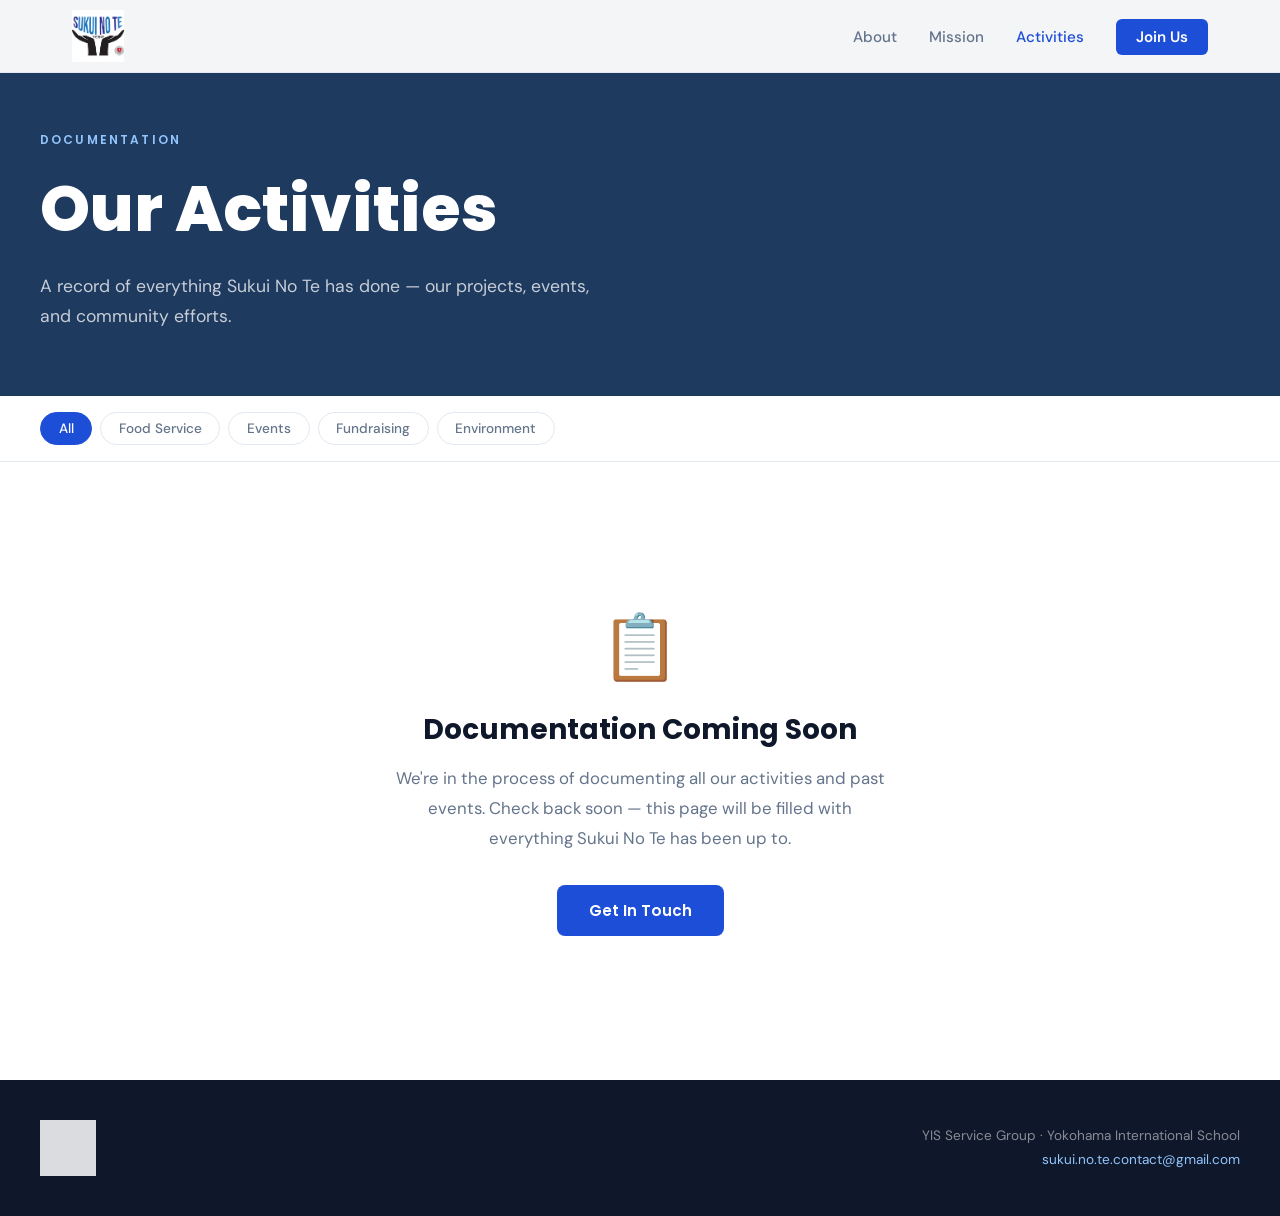
==== activities.html @ 0c2e08da "redesign: new layout, photo slideshow, logo, activities page" ====
<!DOCTYPE html>
<html lang="en">
<head>
  <meta charset="UTF-8" />
  <meta name="viewport" content="width=device-width, initial-scale=1.0" />
  <title>Activities | Sukui No Te</title>
  <link rel="stylesheet" href="style.css" />
  <link rel="stylesheet" href="activities.css" />
  <link href="https://fonts.googleapis.com/css2?family=Poppins:wght@400;600;700;800&family=DM+Sans:wght@300;400;500&display=swap" rel="stylesheet" />
</head>
<body>

  <!-- NAVBAR -->
  <nav class="navbar">
    <div class="nav-inner">
      <a href="index.html" class="nav-logo">
        <img src="images/logo.png" alt="Sukui No Te" />
      </a>
      <ul class="nav-links">
        <li><a href="index.html#about">About</a></li>
        <li><a href="index.html#mission">Mission</a></li>
        <li><a href="activities.html" style="color: var(--blue);">Activities</a></li>
        <li><a href="index.html#join" class="nav-cta">Join Us</a></li>
      </ul>
      <button class="nav-toggle" onclick="toggleMenu()">
        <span></span><span></span><span></span>
      </button>
    </div>
    <ul class="nav-mobile" id="mobileMenu">
      <li><a href="index.html#about">About</a></li>
      <li><a href="index.html#mission">Mission</a></li>
      <li><a href="activities.html">Activities</a></li>
      <li><a href="index.html#join">Join Us</a></li>
    </ul>
  </nav>

  <!-- PAGE HEADER -->
  <header class="page-header">
    <div class="container">
      <span class="label light">Documentation</span>
      <h1>Our Activities</h1>
      <p>A record of everything Sukui No Te has done — our projects, events, and community efforts.</p>
    </div>
  </header>

  <!-- FILTER BAR -->
  <div class="filter-bar">
    <div class="container">
      <button class="filter-btn active" onclick="filterActivities('all', this)">All</button>
      <button class="filter-btn" onclick="filterActivities('food', this)">Food Service</button>
      <button class="filter-btn" onclick="filterActivities('events', this)">Events</button>
      <button class="filter-btn" onclick="filterActivities('fundraising', this)">Fundraising</button>
      <button class="filter-btn" onclick="filterActivities('environment', this)">Environment</button>
    </div>
  </div>

  <!-- ACTIVITIES GRID -->
  <main class="activities-main">
    <div class="container">

      <!-- COMING SOON state — remove this block and add activity cards below when ready -->
      <div class="coming-soon">
        <div class="coming-soon-icon">📋</div>
        <h2>Documentation Coming Soon</h2>
        <p>We're in the process of documenting all our activities and past events. Check back soon — this page will be filled with everything Sukui No Te has been up to.</p>
        <a href="mailto:sukui.no.te.contact@gmail.com" class="btn-primary">Get In Touch</a>
      </div>

      <!--
        ═══════════════════════════════════════════════════
        ACTIVITY CARD TEMPLATE — copy and fill in when ready
        ═══════════════════════════════════════════════════

        <div class="activity-entry" data-category="food">
          <div class="activity-img">
            <img src="images/activity-name.jpg" alt="Activity name" />
            <span class="activity-tag">Food Service</span>
          </div>
          <div class="activity-body">
            <div class="activity-meta">
              <span class="activity-date">📅 Month Year</span>
              <span class="activity-members">👥 X members</span>
            </div>
            <h3>Activity Title</h3>
            <p>Description of what we did, who we helped, and the impact we made.</p>
            <div class="activity-impact">
              <span>🎯 Impact: description here</span>
            </div>
          </div>
        </div>

        data-category options: food | events | fundraising | environment
        ═══════════════════════════════════════════════════
      -->

    </div>
  </main>

  <!-- FOOTER -->
  <footer class="footer">
    <div class="container footer-inner">
      <img src="images/logo.png" alt="Sukui No Te" class="footer-logo" />
      <div class="footer-right">
        <p>YIS Service Group · Yokohama International School</p>
        <a href="mailto:sukui.no.te.contact@gmail.com">sukui.no.te.contact@gmail.com</a>
      </div>
    </div>
  </footer>

  <script>
    function toggleMenu() {
      document.getElementById('mobileMenu').classList.toggle('open');
    }

    function filterActivities(category, btn) {
      document.querySelectorAll('.filter-btn').forEach(b => b.classList.remove('active'));
      btn.classList.add('active');
      document.querySelectorAll('.activity-entry').forEach(card => {
        card.style.display = (category === 'all' || card.dataset.category === category) ? 'grid' : 'none';
      });
    }
  </script>
</body>
</html>
---- style.css ----
*, *::before, *::after { box-sizing: border-box; margin: 0; padding: 0; }

:root {
  --blue: #1d4ed8;
  --blue-dark: #1e3a5f;
  --blue-light: #dbeafe;
  --white: #ffffff;
  --off-white: #f8fafc;
  --light: #f1f5f9;
  --text: #0f172a;
  --muted: #64748b;
  --border: #e2e8f0;
}

html { scroll-behavior: smooth; }
body { font-family: 'DM Sans', sans-serif; color: var(--text); background: var(--white); overflow-x: hidden; }

/* ── NAVBAR ── */
.navbar {
  position: fixed; top: 0; left: 0; right: 0; z-index: 100;
  background: rgba(255,255,255,0.95);
  backdrop-filter: blur(12px);
  border-bottom: 1px solid var(--border);
}
.nav-inner {
  max-width: 1200px; margin: 0 auto; padding: 0 2rem;
  height: 72px; display: flex; align-items: center; justify-content: space-between;
}
.nav-logo img { height: 52px; width: auto; display: block; }
.nav-links { display: flex; gap: 2rem; list-style: none; align-items: center; }
.nav-links a { text-decoration: none; font-size: 0.95rem; font-weight: 500; color: var(--muted); transition: color 0.2s; }
.nav-links a:hover { color: var(--blue); }
.nav-cta {
  background: var(--blue); color: var(--white) !important;
  padding: 0.5rem 1.25rem; border-radius: 6px; font-weight: 600 !important;
  transition: background 0.2s !important;
}
.nav-cta:hover { background: var(--blue-dark) !important; }
.nav-toggle { display: none; flex-direction: column; gap: 5px; background: none; border: none; cursor: pointer; padding: 4px; }
.nav-toggle span { display: block; width: 24px; height: 2px; background: var(--text); border-radius: 2px; }
.nav-mobile { display: none; list-style: none; background: var(--white); border-top: 1px solid var(--border); padding: 1rem 2rem; flex-direction: column; gap: 1rem; }
.nav-mobile.open { display: flex; }
.nav-mobile a { text-decoration: none; font-size: 1rem; font-weight: 500; color: var(--text); }

/* ── HERO ── */
.hero { position: relative; height: 100vh; min-height: 600px; display: flex; align-items: center; justify-content: center; overflow: hidden; }

.slides { position: absolute; inset: 0; }
.slide {
  position: absolute; inset: 0;
  background-size: cover; background-position: center;
  opacity: 0; transition: opacity 1s ease;
}
.slide.active { opacity: 1; }

.hero-overlay {
  position: absolute; inset: 0;
  background: linear-gradient(to bottom, rgba(10,20,60,0.55) 0%, rgba(10,20,60,0.7) 100%);
  z-index: 1;
}

.hero-content {
  position: relative; z-index: 2;
  text-align: center; color: var(--white);
  padding: 2rem; max-width: 800px;
}
.hero-logo { height: 120px; width: auto; margin-bottom: 1.5rem; filter: drop-shadow(0 4px 24px rgba(0,0,0,0.4)); }
.hero-tag { font-size: 0.8rem; letter-spacing: 0.2em; text-transform: uppercase; color: rgba(255,255,255,0.75); margin-bottom: 1rem; font-weight: 500; }
.hero-content h1 { font-family: 'Poppins', sans-serif; font-size: clamp(2.5rem, 6vw, 5rem); font-weight: 800; line-height: 1.1; margin-bottom: 1.25rem; }
.hero-content h1 span { color: #60a5fa; }
.hero-sub { font-size: 1.1rem; color: rgba(255,255,255,0.85); max-width: 520px; margin: 0 auto 2rem; line-height: 1.7; }
.hero-btns { display: flex; gap: 1rem; justify-content: center; flex-wrap: wrap; }

.btn-primary {
  display: inline-block; padding: 0.85rem 2rem;
  background: var(--blue); color: var(--white);
  text-decoration: none; font-weight: 600; font-size: 0.95rem;
  border-radius: 8px; transition: background 0.2s, transform 0.2s;
  font-family: 'Poppins', sans-serif;
}
.btn-primary:hover { background: var(--blue-dark); transform: translateY(-2px); }

.btn-outline {
  display: inline-block; padding: 0.85rem 2rem;
  background: transparent; color: var(--white);
  border: 2px solid rgba(255,255,255,0.6);
  text-decoration: none; font-weight: 600; font-size: 0.95rem;
  border-radius: 8px; transition: all 0.2s;
  font-family: 'Poppins', sans-serif;
}
.btn-outline:hover { background: rgba(255,255,255,0.15); border-color: white; transform: translateY(-2px); }

.slide-dots { position: absolute; bottom: 2rem; left: 50%; transform: translateX(-50%); z-index: 3; display: flex; gap: 0.6rem; }
.dot { width: 10px; height: 10px; border-radius: 50%; border: 2px solid rgba(255,255,255,0.6); background: transparent; cursor: pointer; transition: all 0.2s; }
.dot.active { background: white; border-color: white; }

/* ── SECTIONS ── */
.section { padding: 6rem 2rem; }
.section-blue { background: var(--blue-dark); }
.section-light { background: var(--off-white); }
.container { max-width: 1200px; margin: 0 auto; }
.center { text-align: center; }

.label {
  display: inline-block; font-size: 0.75rem; font-weight: 600;
  letter-spacing: 0.18em; text-transform: uppercase;
  color: var(--blue); margin-bottom: 0.75rem;
  font-family: 'Poppins', sans-serif;
}
.label.light { color: #93c5fd; }

h2 {
  font-family: 'Poppins', sans-serif;
  font-size: clamp(1.8rem, 3.5vw, 2.75rem);
  font-weight: 700; line-height: 1.2; margin-bottom: 1.5rem;
}
h2.light { color: var(--white); }

.section-desc { font-size: 1.05rem; color: var(--muted); max-width: 600px; line-height: 1.8; margin-bottom: 3rem; }
.center .section-desc { margin-left: auto; margin-right: auto; }

/* ── ABOUT ── */
.about-grid { display: grid; grid-template-columns: 1fr 1fr; gap: 5rem; align-items: center; }
.about-text p { color: var(--muted); line-height: 1.8; margin-bottom: 1rem; font-size: 1.05rem; }
.about-cards { display: grid; grid-template-columns: 1fr 1fr; gap: 1rem; }
.mini-card {
  background: var(--white); border: 1px solid var(--border);
  border-radius: 12px; padding: 1.5rem;
  transition: transform 0.2s, box-shadow 0.2s;
}
.mini-card:hover { transform: translateY(-4px); box-shadow: 0 8px 24px rgba(0,0,0,0.08); }
.mini-icon { font-size: 1.75rem; margin-bottom: 0.75rem; }
.mini-card h3 { font-family: 'Poppins', sans-serif; font-size: 0.95rem; font-weight: 600; margin-bottom: 0.4rem; }
.mini-card p { font-size: 0.85rem; color: var(--muted); line-height: 1.6; }

/* ── MISSION ── */
.section-blue .label { color: #93c5fd; }
blockquote {
  font-size: clamp(1.1rem, 2vw, 1.4rem); font-style: italic;
  color: rgba(255,255,255,0.9); border-left: 4px solid #60a5fa;
  padding-left: 2rem; margin: 2rem 0 3rem; max-width: 760px; line-height: 1.8;
  font-family: 'DM Sans', sans-serif;
}
.stats { display: flex; gap: 4rem; flex-wrap: wrap; }
.stat { display: flex; flex-direction: column; }
.stat-num { font-family: 'Poppins', sans-serif; font-size: 3rem; font-weight: 800; color: #60a5fa; line-height: 1; }
.stat-label { font-size: 0.8rem; letter-spacing: 0.1em; text-transform: uppercase; color: rgba(255,255,255,0.5); margin-top: 0.3rem; }

/* ── ACTIVITY CARDS ── */
.activity-preview-grid { display: grid; grid-template-columns: repeat(3, 1fr); gap: 1.25rem; }
.activity-card {
  position: relative; height: 320px; border-radius: 12px;
  background-size: cover; background-position: center;
  overflow: hidden; cursor: pointer;
  transition: transform 0.3s;
}
.activity-card:hover { transform: scale(1.02); }
.activity-card-overlay {
  position: absolute; bottom: 0; left: 0; right: 0;
  background: linear-gradient(to top, rgba(10,20,60,0.9) 0%, transparent 100%);
  padding: 2rem 1.5rem 1.5rem;
  color: white;
}
.activity-card-overlay h3 { font-family: 'Poppins', sans-serif; font-size: 1.1rem; font-weight: 700; margin-bottom: 0.25rem; }
.activity-card-overlay p { font-size: 0.85rem; color: rgba(255,255,255,0.8); line-height: 1.5; }

/* ── FOOTER ── */
.footer { background: var(--text); padding: 2.5rem 2rem; }
.footer-inner { display: flex; align-items: center; justify-content: space-between; gap: 2rem; flex-wrap: wrap; }
.footer-logo { height: 56px; width: auto; filter: brightness(0) invert(1); opacity: 0.85; }
.footer-right { text-align: right; }
.footer-right p { font-size: 0.85rem; color: rgba(255,255,255,0.5); margin-bottom: 0.25rem; }
.footer-right a { font-size: 0.85rem; color: #93c5fd; text-decoration: none; }
.footer-right a:hover { text-decoration: underline; }

/* ── RESPONSIVE ── */
@media (max-width: 900px) {
  .about-grid { grid-template-columns: 1fr; gap: 3rem; }
  .activity-preview-grid { grid-template-columns: 1fr; }
  .stats { gap: 2.5rem; }
}
@media (max-width: 640px) {
  .nav-links { display: none; }
  .nav-toggle { display: flex; }
  .hero-logo { height: 90px; }
  .footer-inner { flex-direction: column; text-align: center; }
  .footer-right { text-align: center; }
  .about-cards { grid-template-columns: 1fr; }
}
---- activities.css ----
/* ── PAGE HEADER ── */
.page-header {
  background: var(--blue-dark);
  padding: 8rem 2rem 4rem;
  color: white;
}
.page-header h1 {
  font-family: 'Poppins', sans-serif;
  font-size: clamp(2.5rem, 5vw, 4rem);
  font-weight: 800;
  color: white;
  margin-bottom: 1rem;
}
.page-header p {
  font-size: 1.1rem;
  color: rgba(255,255,255,0.75);
  max-width: 580px;
  line-height: 1.7;
}

/* ── FILTER BAR ── */
.filter-bar {
  background: var(--white);
  border-bottom: 1px solid var(--border);
  padding: 1rem 2rem;
  position: sticky;
  top: 72px;
  z-index: 50;
}
.filter-bar .container { display: flex; gap: 0.5rem; flex-wrap: wrap; }
.filter-btn {
  padding: 0.45rem 1.1rem;
  border-radius: 999px;
  border: 1.5px solid var(--border);
  background: var(--white);
  color: var(--muted);
  font-size: 0.85rem;
  font-weight: 500;
  cursor: pointer;
  transition: all 0.2s;
  font-family: 'DM Sans', sans-serif;
}
.filter-btn:hover { border-color: var(--blue); color: var(--blue); }
.filter-btn.active { background: var(--blue); border-color: var(--blue); color: white; }

/* ── MAIN ── */
.activities-main { padding: 4rem 2rem; min-height: 60vh; }

/* ── COMING SOON ── */
.coming-soon {
  text-align: center;
  padding: 5rem 2rem;
  max-width: 560px;
  margin: 0 auto;
}
.coming-soon-icon { font-size: 4rem; margin-bottom: 1.5rem; }
.coming-soon h2 {
  font-family: 'Poppins', sans-serif;
  font-size: 1.75rem;
  font-weight: 700;
  margin-bottom: 1rem;
}
.coming-soon p {
  color: var(--muted);
  line-height: 1.8;
  margin-bottom: 2rem;
  font-size: 1.05rem;
}

/* ── ACTIVITY CARDS (for future use) ── */
.activities-grid { display: flex; flex-direction: column; gap: 2rem; }
.activity-entry {
  display: grid;
  grid-template-columns: 340px 1fr;
  gap: 2.5rem;
  background: var(--white);
  border: 1px solid var(--border);
  border-radius: 16px;
  overflow: hidden;
  transition: box-shadow 0.2s;
}
.activity-entry:hover { box-shadow: 0 8px 32px rgba(0,0,0,0.08); }
.activity-img { position: relative; }
.activity-img img { width: 100%; height: 100%; object-fit: cover; display: block; }
.activity-tag {
  position: absolute; top: 1rem; left: 1rem;
  background: var(--blue); color: white;
  font-size: 0.75rem; font-weight: 600;
  padding: 0.3rem 0.75rem; border-radius: 999px;
  font-family: 'Poppins', sans-serif;
}
.activity-body { padding: 2rem 2rem 2rem 0; display: flex; flex-direction: column; justify-content: center; }
.activity-meta { display: flex; gap: 1.5rem; margin-bottom: 0.75rem; }
.activity-meta span { font-size: 0.85rem; color: var(--muted); }
.activity-body h3 {
  font-family: 'Poppins', sans-serif;
  font-size: 1.4rem; font-weight: 700;
  margin-bottom: 0.75rem;
}
.activity-body p { color: var(--muted); line-height: 1.8; margin-bottom: 1rem; font-size: 0.95rem; }
.activity-impact {
  display: inline-flex; align-items: center;
  background: var(--blue-light); color: var(--blue);
  font-size: 0.85rem; font-weight: 500;
  padding: 0.5rem 1rem; border-radius: 8px;
  width: fit-content;
}

@media (max-width: 768px) {
  .activity-entry { grid-template-columns: 1fr; }
  .activity-img { height: 220px; }
  .activity-body { padding: 1.5rem; }
}
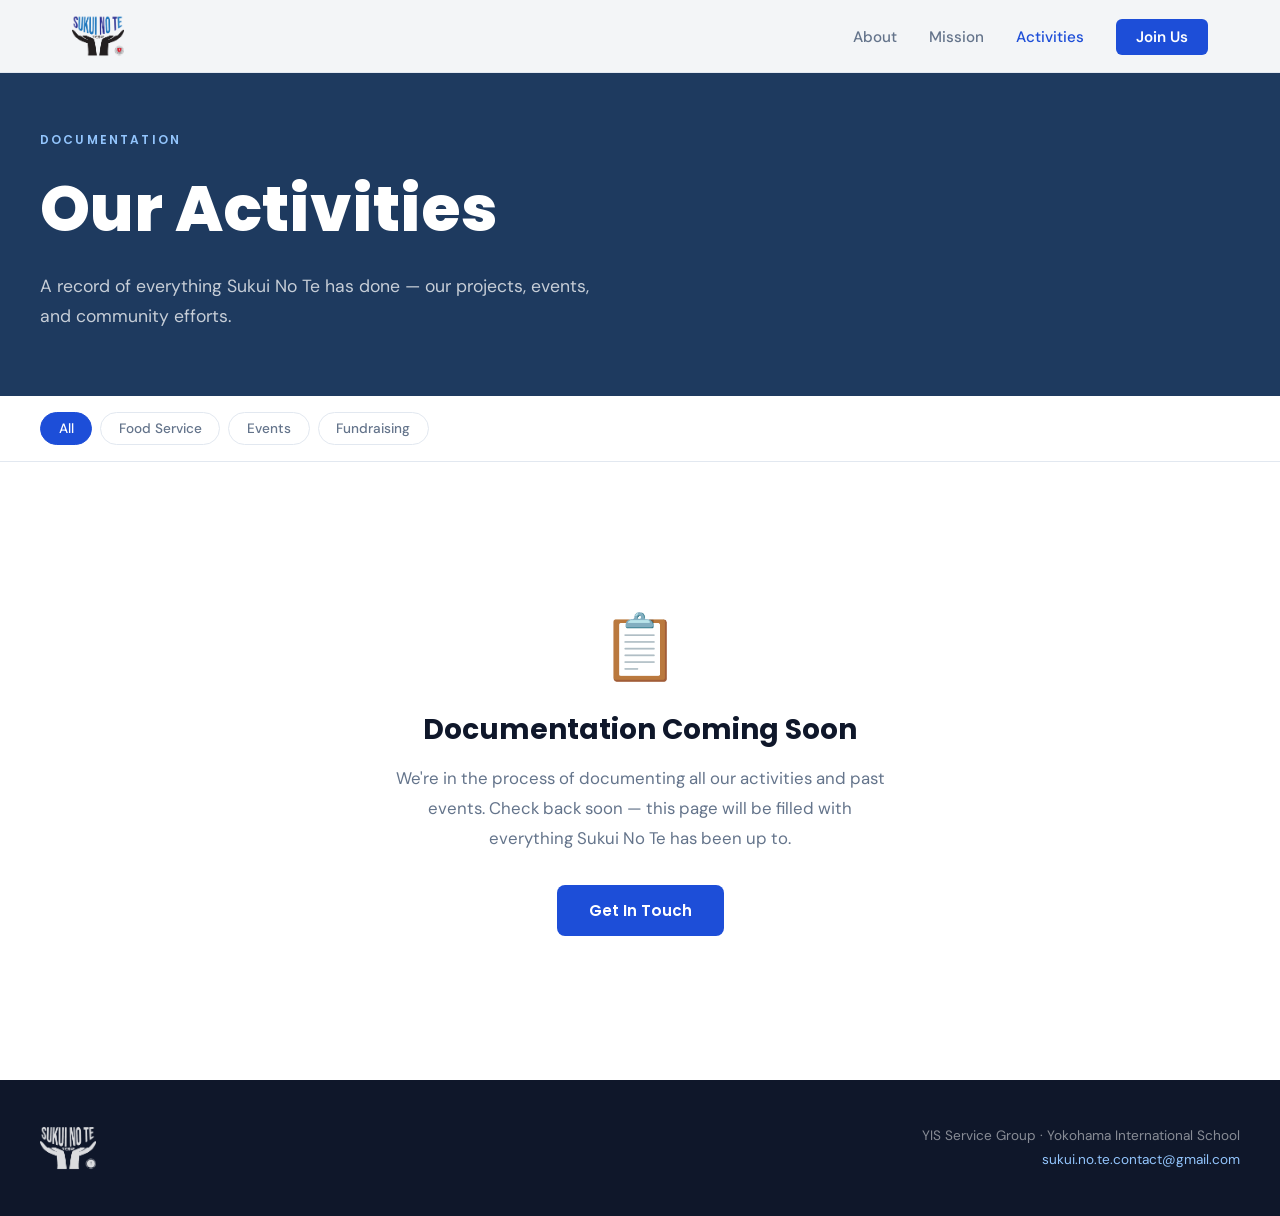
==== commit 11e02e9e: "Remove Environment filter from activities page Co-Authored-By: Claude Sonnet 4.6 <noreply@anthropic." ====
--- a/activities.html
+++ b/activities.html
@@ -50,7 +50,6 @@
       <button class="filter-btn" onclick="filterActivities('food', this)">Food Service</button>
       <button class="filter-btn" onclick="filterActivities('events', this)">Events</button>
       <button class="filter-btn" onclick="filterActivities('fundraising', this)">Fundraising</button>
-      <button class="filter-btn" onclick="filterActivities('environment', this)">Environment</button>
     </div>
   </div>
 
@@ -89,7 +88,7 @@
           </div>
         </div>
 
-        data-category options: food | events | fundraising | environment
+        data-category options: food | events | fundraising
         ═══════════════════════════════════════════════════
       -->
 
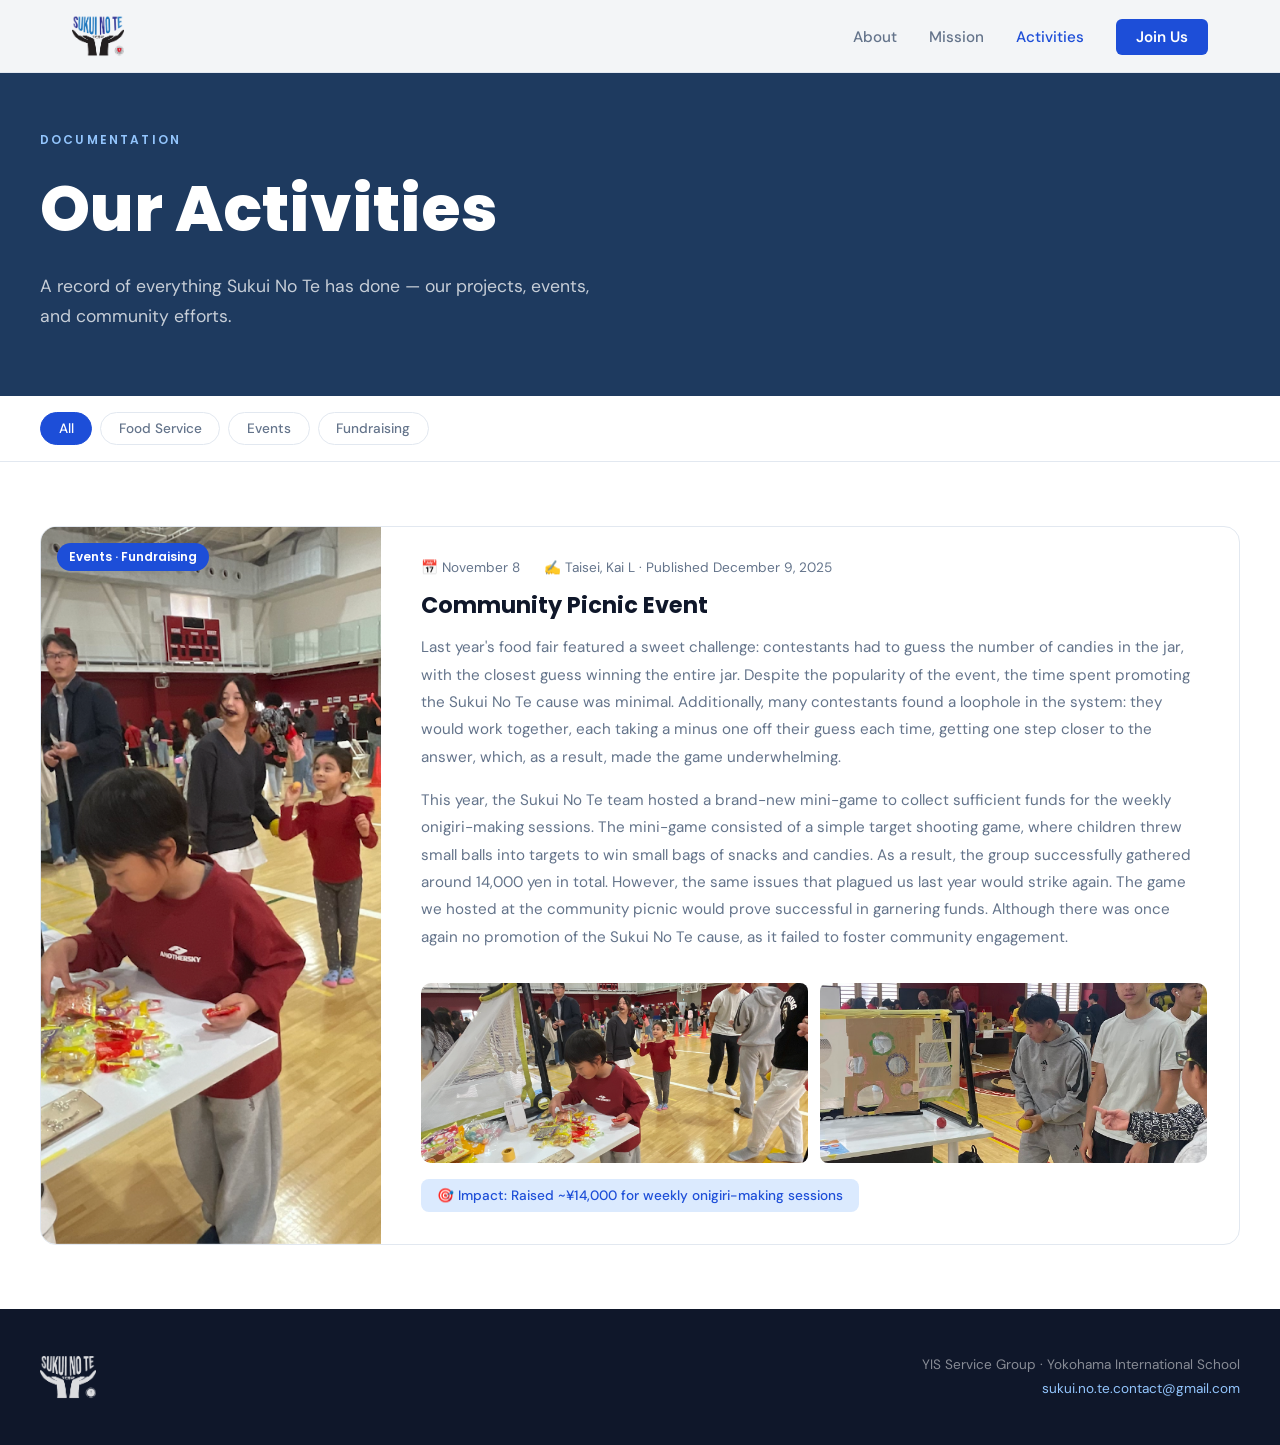
==== commit 4bfb3ec4: "Add Community Picnic Event activity post Co-Authored-By: Claude Sonnet 4.6 <noreply@anthropic.com>" ====
--- a/activities.html
+++ b/activities.html
@@ -57,12 +57,31 @@
   <main class="activities-main">
     <div class="container">
 
-      <!-- COMING SOON state — remove this block and add activity cards below when ready -->
-      <div class="coming-soon">
-        <div class="coming-soon-icon">📋</div>
-        <h2>Documentation Coming Soon</h2>
-        <p>We're in the process of documenting all our activities and past events. Check back soon — this page will be filled with everything Sukui No Te has been up to.</p>
-        <a href="mailto:sukui.no.te.contact@gmail.com" class="btn-primary">Get In Touch</a>
+      <div class="activities-grid">
+
+        <div class="activity-entry" data-category="events fundraising">
+          <div class="activity-img">
+            <img src="images/picnic1.png" alt="Community Picnic Event" />
+            <span class="activity-tag">Events · Fundraising</span>
+          </div>
+          <div class="activity-body">
+            <div class="activity-meta">
+              <span class="activity-date">📅 November 8</span>
+              <span class="activity-members">✍️ Taisei, Kai L · Published December 9, 2025</span>
+            </div>
+            <h3>Community Picnic Event</h3>
+            <p>Last year's food fair featured a sweet challenge: contestants had to guess the number of candies in the jar, with the closest guess winning the entire jar. Despite the popularity of the event, the time spent promoting the Sukui No Te cause was minimal. Additionally, many contestants found a loophole in the system: they would work together, each taking a minus one off their guess each time, getting one step closer to the answer, which, as a result, made the game underwhelming.</p>
+            <p>This year, the Sukui No Te team hosted a brand-new mini-game to collect sufficient funds for the weekly onigiri-making sessions. The mini-game consisted of a simple target shooting game, where children threw small balls into targets to win small bags of snacks and candies. As a result, the group successfully gathered around 14,000 yen in total. However, the same issues that plagued us last year would strike again. The game we hosted at the community picnic would prove successful in garnering funds. Although there was once again no promotion of the Sukui No Te cause, as it failed to foster community engagement.</p>
+            <div class="activity-photo-gallery">
+              <img src="images/picnic1.png" alt="Children at the candy table" />
+              <img src="images/picnic2.jpg" alt="Students running the target shooting game" />
+            </div>
+            <div class="activity-impact">
+              <span>🎯 Impact: Raised ~¥14,000 for weekly onigiri-making sessions</span>
+            </div>
+          </div>
+        </div>
+
       </div>
 
       <!--
@@ -115,7 +134,8 @@
       document.querySelectorAll('.filter-btn').forEach(b => b.classList.remove('active'));
       btn.classList.add('active');
       document.querySelectorAll('.activity-entry').forEach(card => {
-        card.style.display = (category === 'all' || card.dataset.category === category) ? 'grid' : 'none';
+        const cats = card.dataset.category ? card.dataset.category.split(' ') : [];
+        card.style.display = (category === 'all' || cats.includes(category)) ? 'grid' : 'none';
       });
     }
   </script>
--- a/activities.css
+++ b/activities.css
@@ -106,6 +106,22 @@
   width: fit-content;
 }
 
+/* ── PHOTO GALLERY ── */
+.activity-photo-gallery {
+  display: grid;
+  grid-template-columns: 1fr 1fr;
+  gap: 0.75rem;
+  margin: 1rem 0;
+  border-radius: 10px;
+  overflow: hidden;
+}
+.activity-photo-gallery img {
+  width: 100%;
+  height: 180px;
+  object-fit: cover;
+  border-radius: 8px;
+}
+
 @media (max-width: 768px) {
   .activity-entry { grid-template-columns: 1fr; }
   .activity-img { height: 220px; }
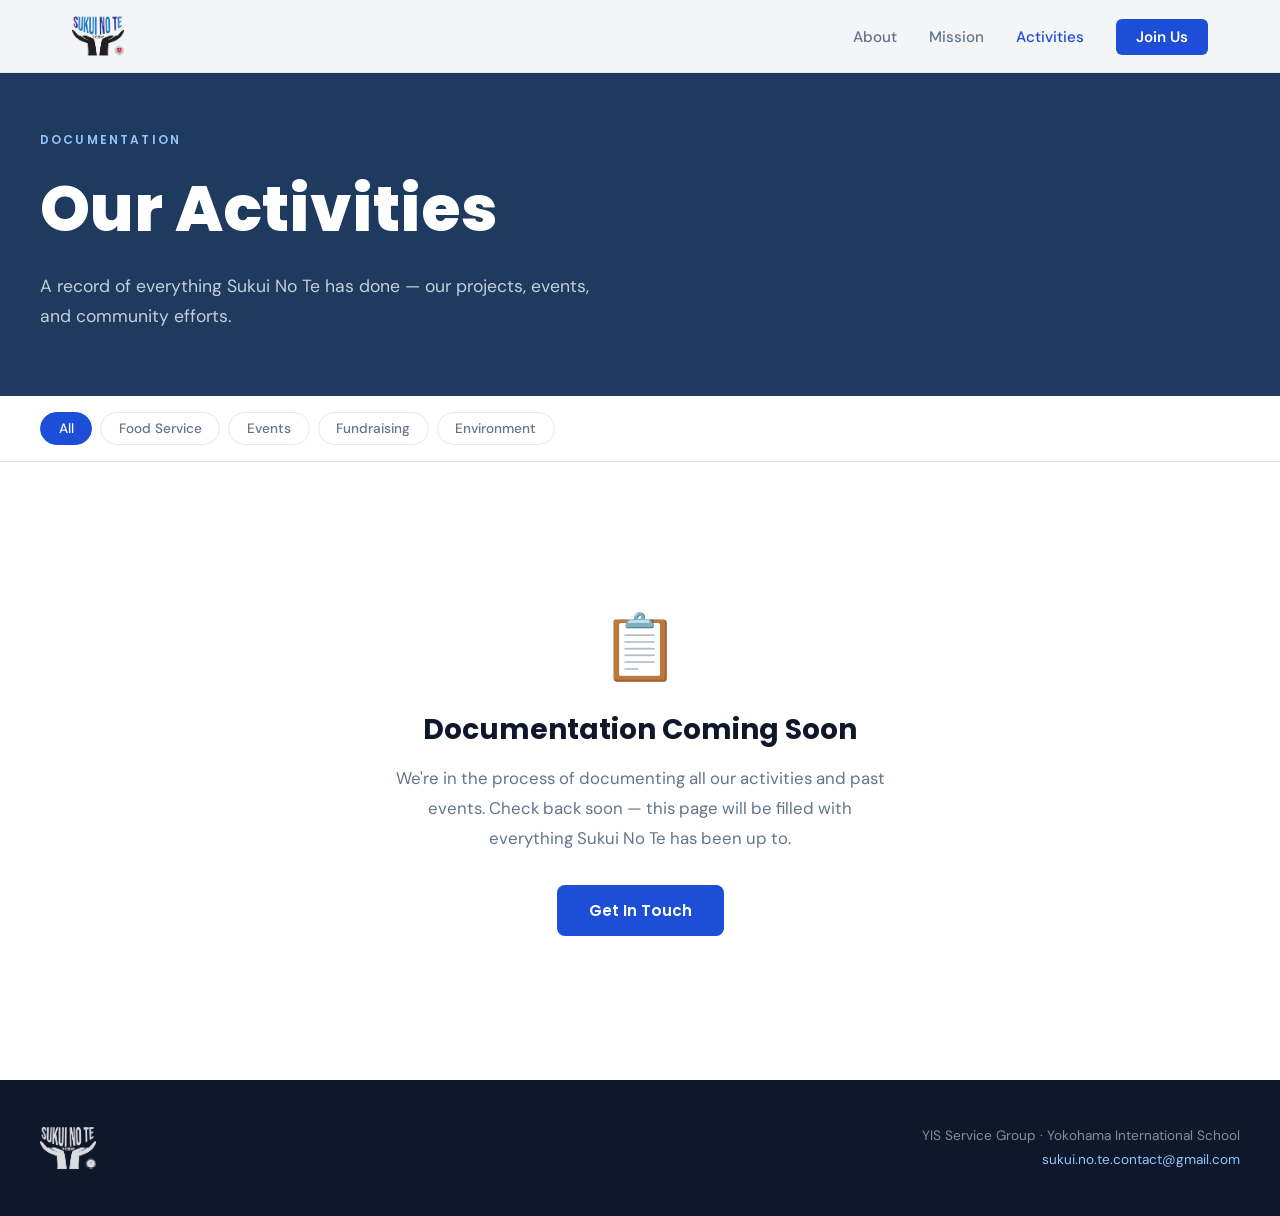
==== commit 66c8e60d: "add favicon and meta tags" ====
--- a/activities.html
+++ b/activities.html
@@ -4,6 +4,9 @@
   <meta charset="UTF-8" />
   <meta name="viewport" content="width=device-width, initial-scale=1.0" />
   <title>Activities | Sukui No Te</title>
+  <link rel="icon" type="image/png" href="images/logo.png" />
+  <link rel="apple-touch-icon" href="images/logo.png" />
+  <meta name="description" content="Activities and projects by Sukui No Te — the YIS student service group." />
   <link rel="stylesheet" href="style.css" />
   <link rel="stylesheet" href="activities.css" />
   <link href="https://fonts.googleapis.com/css2?family=Poppins:wght@400;600;700;800&family=DM+Sans:wght@300;400;500&display=swap" rel="stylesheet" />
@@ -50,6 +53,7 @@
       <button class="filter-btn" onclick="filterActivities('food', this)">Food Service</button>
       <button class="filter-btn" onclick="filterActivities('events', this)">Events</button>
       <button class="filter-btn" onclick="filterActivities('fundraising', this)">Fundraising</button>
+      <button class="filter-btn" onclick="filterActivities('environment', this)">Environment</button>
     </div>
   </div>
 
@@ -57,31 +61,12 @@
   <main class="activities-main">
     <div class="container">
 
-      <div class="activities-grid">
-
-        <div class="activity-entry" data-category="events fundraising">
-          <div class="activity-img">
-            <img src="images/picnic1.png" alt="Community Picnic Event" />
-            <span class="activity-tag">Events · Fundraising</span>
-          </div>
-          <div class="activity-body">
-            <div class="activity-meta">
-              <span class="activity-date">📅 November 8</span>
-              <span class="activity-members">✍️ Taisei, Kai L · Published December 9, 2025</span>
-            </div>
-            <h3>Community Picnic Event</h3>
-            <p>Last year's food fair featured a sweet challenge: contestants had to guess the number of candies in the jar, with the closest guess winning the entire jar. Despite the popularity of the event, the time spent promoting the Sukui No Te cause was minimal. Additionally, many contestants found a loophole in the system: they would work together, each taking a minus one off their guess each time, getting one step closer to the answer, which, as a result, made the game underwhelming.</p>
-            <p>This year, the Sukui No Te team hosted a brand-new mini-game to collect sufficient funds for the weekly onigiri-making sessions. The mini-game consisted of a simple target shooting game, where children threw small balls into targets to win small bags of snacks and candies. As a result, the group successfully gathered around 14,000 yen in total. However, the same issues that plagued us last year would strike again. The game we hosted at the community picnic would prove successful in garnering funds. Although there was once again no promotion of the Sukui No Te cause, as it failed to foster community engagement.</p>
-            <div class="activity-photo-gallery">
-              <img src="images/picnic1.png" alt="Children at the candy table" />
-              <img src="images/picnic2.jpg" alt="Students running the target shooting game" />
-            </div>
-            <div class="activity-impact">
-              <span>🎯 Impact: Raised ~¥14,000 for weekly onigiri-making sessions</span>
-            </div>
-          </div>
-        </div>
-
+      <!-- COMING SOON state — remove this block and add activity cards below when ready -->
+      <div class="coming-soon">
+        <div class="coming-soon-icon">📋</div>
+        <h2>Documentation Coming Soon</h2>
+        <p>We're in the process of documenting all our activities and past events. Check back soon — this page will be filled with everything Sukui No Te has been up to.</p>
+        <a href="mailto:sukui.no.te.contact@gmail.com" class="btn-primary">Get In Touch</a>
       </div>
 
       <!--
@@ -107,7 +92,7 @@
           </div>
         </div>
 
-        data-category options: food | events | fundraising
+        data-category options: food | events | fundraising | environment
         ═══════════════════════════════════════════════════
       -->
 
@@ -134,8 +119,7 @@
       document.querySelectorAll('.filter-btn').forEach(b => b.classList.remove('active'));
       btn.classList.add('active');
       document.querySelectorAll('.activity-entry').forEach(card => {
-        const cats = card.dataset.category ? card.dataset.category.split(' ') : [];
-        card.style.display = (category === 'all' || cats.includes(category)) ? 'grid' : 'none';
+        card.style.display = (category === 'all' || card.dataset.category === category) ? 'grid' : 'none';
       });
     }
   </script>
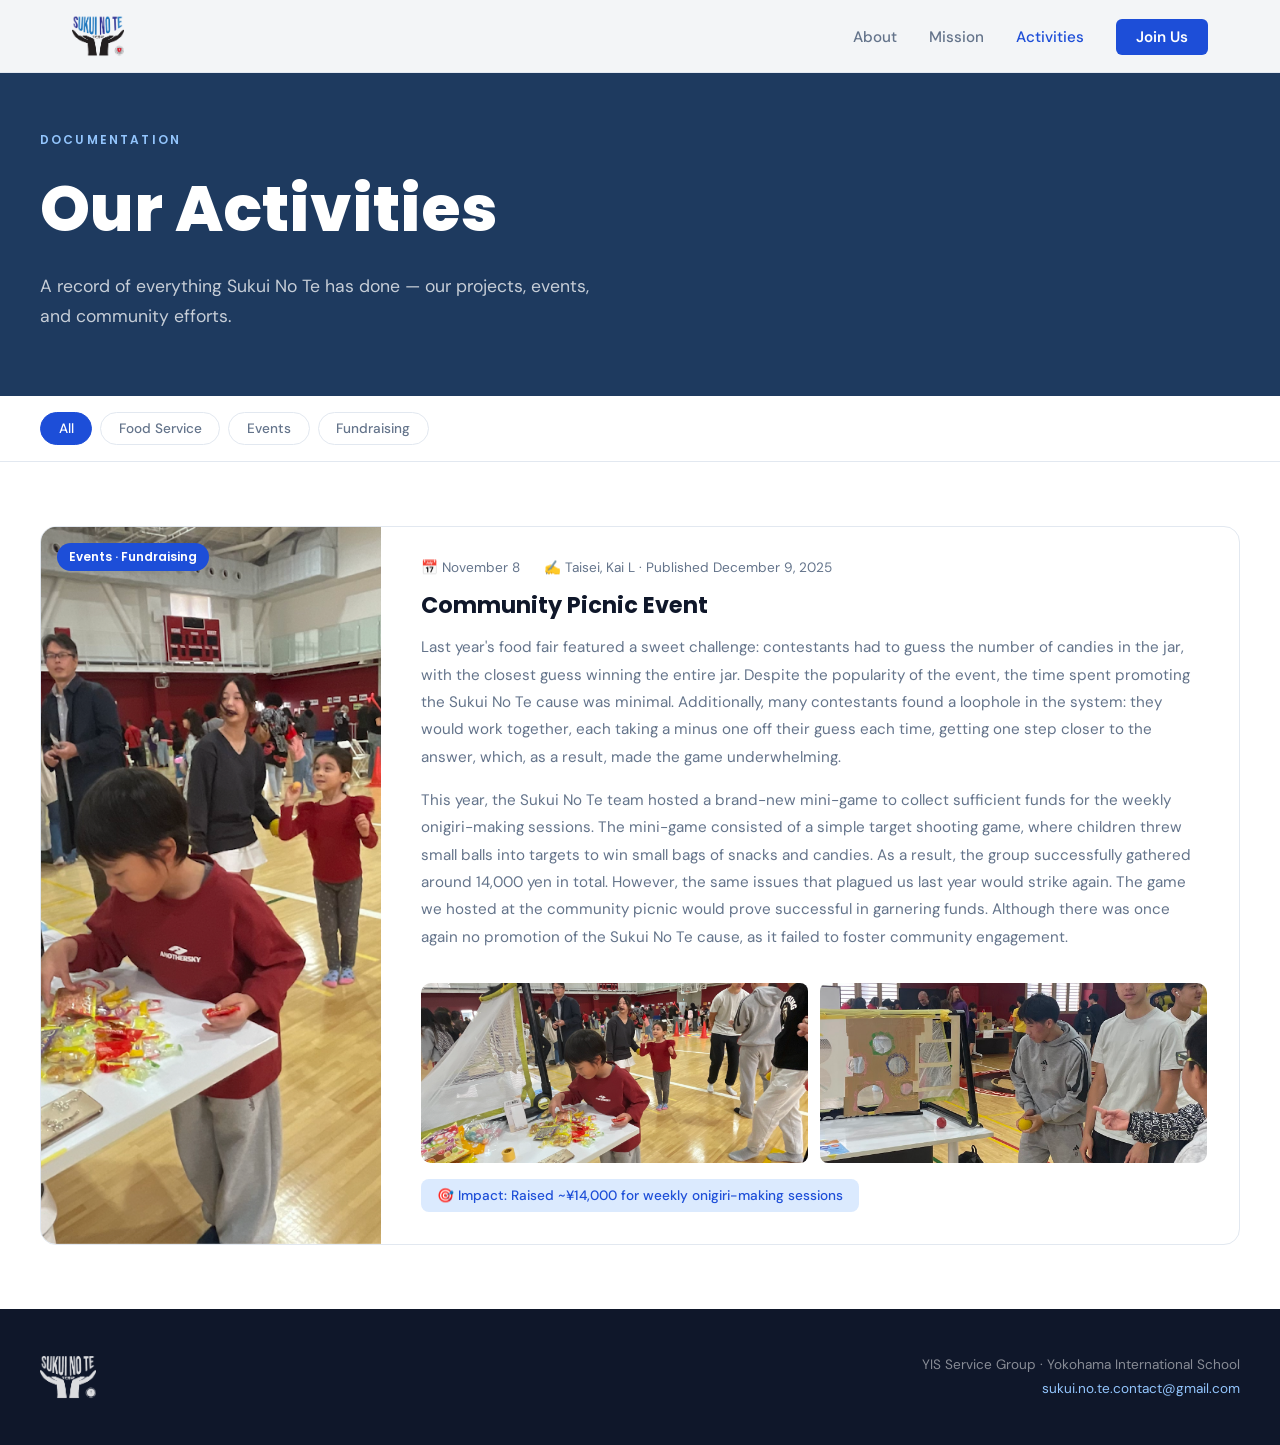
==== commit 32be9842: "resolve conflicts: keep favicon and meta tags" ====
--- a/activities.html
+++ b/activities.html
@@ -53,7 +53,6 @@
       <button class="filter-btn" onclick="filterActivities('food', this)">Food Service</button>
       <button class="filter-btn" onclick="filterActivities('events', this)">Events</button>
       <button class="filter-btn" onclick="filterActivities('fundraising', this)">Fundraising</button>
-      <button class="filter-btn" onclick="filterActivities('environment', this)">Environment</button>
     </div>
   </div>
 
@@ -61,12 +60,31 @@
   <main class="activities-main">
     <div class="container">
 
-      <!-- COMING SOON state — remove this block and add activity cards below when ready -->
-      <div class="coming-soon">
-        <div class="coming-soon-icon">📋</div>
-        <h2>Documentation Coming Soon</h2>
-        <p>We're in the process of documenting all our activities and past events. Check back soon — this page will be filled with everything Sukui No Te has been up to.</p>
-        <a href="mailto:sukui.no.te.contact@gmail.com" class="btn-primary">Get In Touch</a>
+      <div class="activities-grid">
+
+        <div class="activity-entry" data-category="events fundraising">
+          <div class="activity-img">
+            <img src="images/picnic1.png" alt="Community Picnic Event" />
+            <span class="activity-tag">Events · Fundraising</span>
+          </div>
+          <div class="activity-body">
+            <div class="activity-meta">
+              <span class="activity-date">📅 November 8</span>
+              <span class="activity-members">✍️ Taisei, Kai L · Published December 9, 2025</span>
+            </div>
+            <h3>Community Picnic Event</h3>
+            <p>Last year's food fair featured a sweet challenge: contestants had to guess the number of candies in the jar, with the closest guess winning the entire jar. Despite the popularity of the event, the time spent promoting the Sukui No Te cause was minimal. Additionally, many contestants found a loophole in the system: they would work together, each taking a minus one off their guess each time, getting one step closer to the answer, which, as a result, made the game underwhelming.</p>
+            <p>This year, the Sukui No Te team hosted a brand-new mini-game to collect sufficient funds for the weekly onigiri-making sessions. The mini-game consisted of a simple target shooting game, where children threw small balls into targets to win small bags of snacks and candies. As a result, the group successfully gathered around 14,000 yen in total. However, the same issues that plagued us last year would strike again. The game we hosted at the community picnic would prove successful in garnering funds. Although there was once again no promotion of the Sukui No Te cause, as it failed to foster community engagement.</p>
+            <div class="activity-photo-gallery">
+              <img src="images/picnic1.png" alt="Children at the candy table" />
+              <img src="images/picnic2.jpg" alt="Students running the target shooting game" />
+            </div>
+            <div class="activity-impact">
+              <span>🎯 Impact: Raised ~¥14,000 for weekly onigiri-making sessions</span>
+            </div>
+          </div>
+        </div>
+
       </div>
 
       <!--
@@ -92,7 +110,7 @@
           </div>
         </div>
 
-        data-category options: food | events | fundraising | environment
+        data-category options: food | events | fundraising
         ═══════════════════════════════════════════════════
       -->
 
@@ -119,7 +137,8 @@
       document.querySelectorAll('.filter-btn').forEach(b => b.classList.remove('active'));
       btn.classList.add('active');
       document.querySelectorAll('.activity-entry').forEach(card => {
-        card.style.display = (category === 'all' || card.dataset.category === category) ? 'grid' : 'none';
+        const cats = card.dataset.category ? card.dataset.category.split(' ') : [];
+        card.style.display = (category === 'all' || cats.includes(category)) ? 'grid' : 'none';
       });
     }
   </script>
